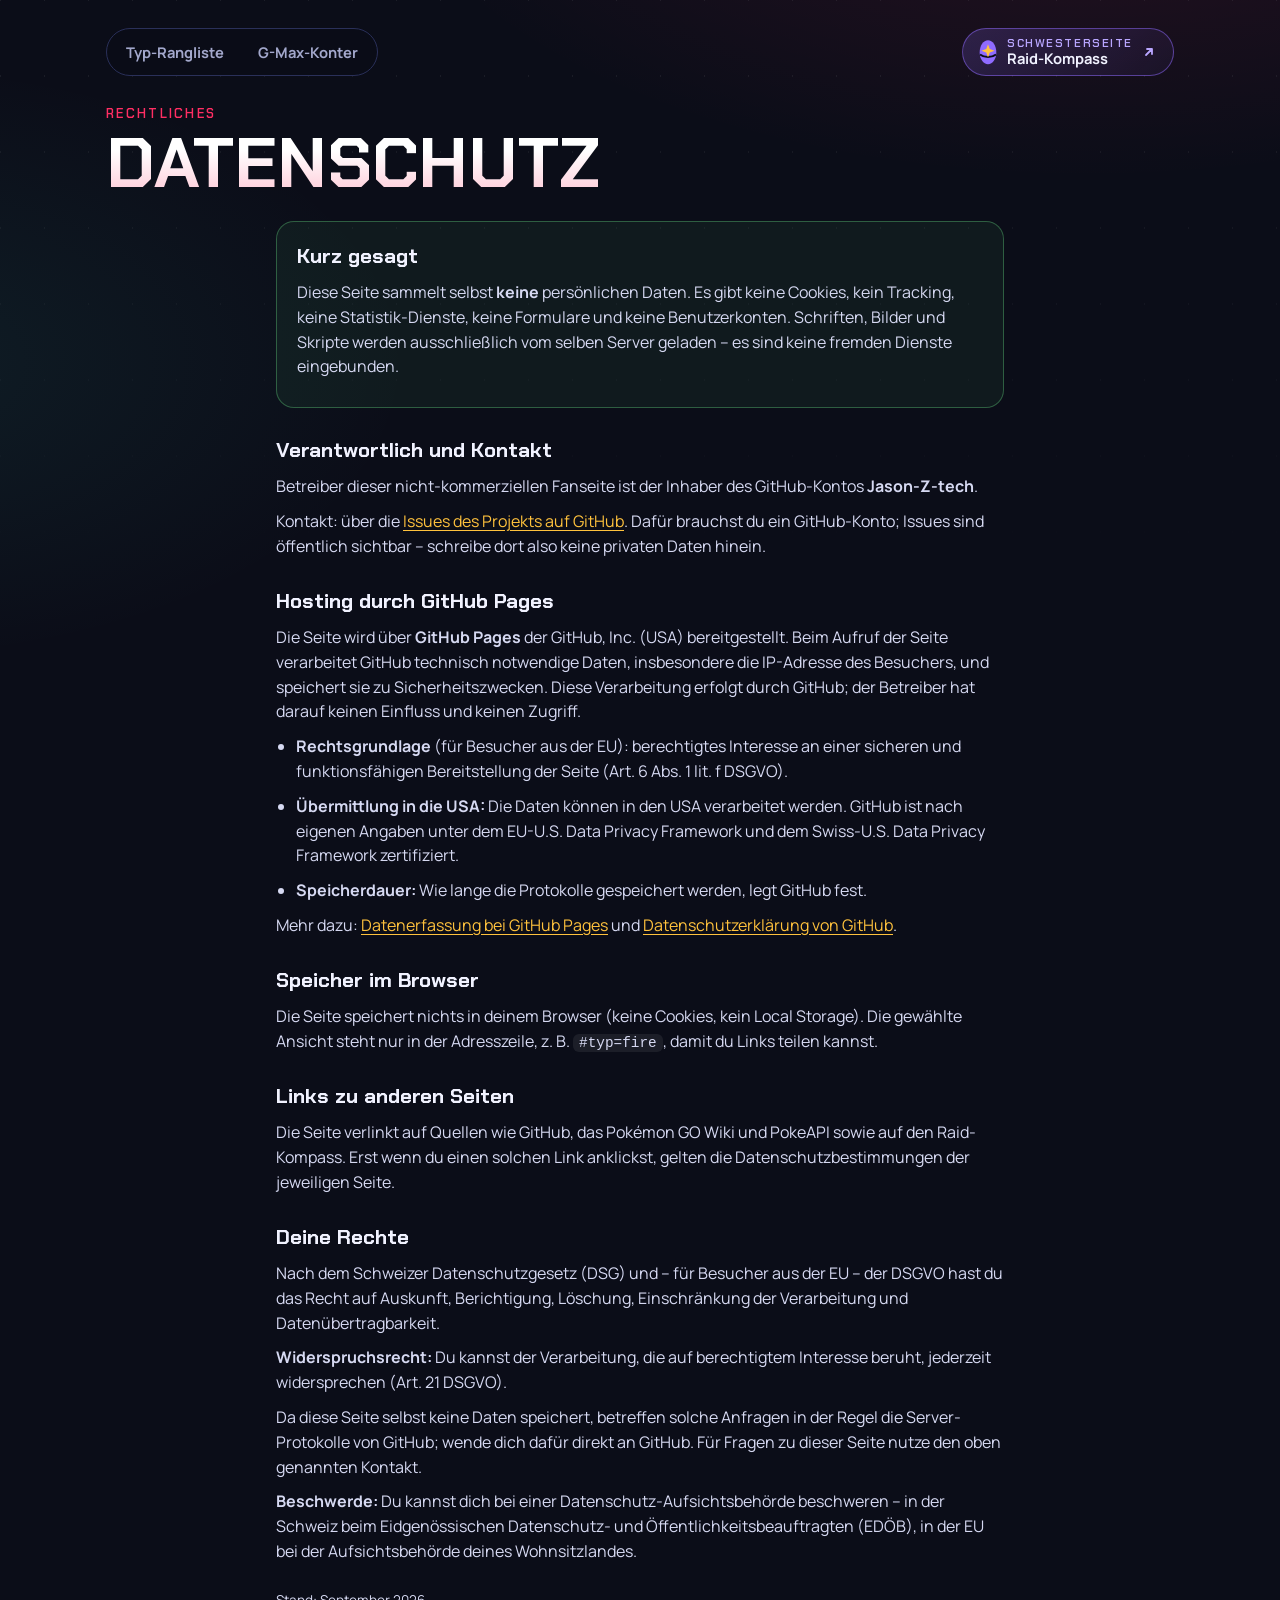
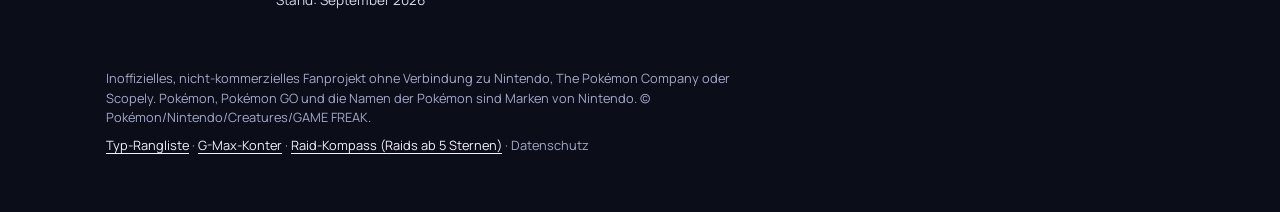
==== datenschutz.html @ 6396ecc4 "Kopfleiste: Umbruch bei großer Schrift, ruhiger Hover, Kontrastmodus - Bei großer Schrift oder stark" ====
<!doctype html>
<html lang="de">
<head>
  <meta charset="utf-8">
  <meta name="viewport" content="width=device-width, initial-scale=1">
  <meta http-equiv="Content-Security-Policy" content="default-src 'self'; img-src 'self'; font-src 'self'; style-src 'self'; script-src 'self'; connect-src 'none'; object-src 'none'; base-uri 'self'; form-action 'none'">
  <meta name="referrer" content="strict-origin-when-cross-origin">
  <title>Datenschutz – Dyna-Kompass</title>
  <meta name="description" content="Datenschutzerklärung des Dyna-Kompass.">
  <meta name="theme-color" content="#0b0d18">
  <link rel="icon" href="assets/favicon.svg" type="image/svg+xml">
  <link rel="stylesheet" href="css/style.css?v=2026-10-05-3">
</head>
<body>
  <a class="skip-link" href="#inhalt">Zum Inhalt springen</a>

  <header class="hero hero--compact">
    <nav class="page-nav" aria-label="Seiten">
      <div class="page-nav__tabs">
        <a class="page-nav__link" href="index.html">Typ-Rangliste</a>
        <a class="page-nav__link" href="konter.html">G-Max-Konter</a>
      </div>
      <a class="page-nav__sister" href="https://jason-z-tech.github.io/raid-kompass/">
        <svg class="page-nav__sister-logo" viewBox="14 6.5 36 51" width="14" height="20" aria-hidden="true" focusable="false"><path d="M32 7c9.5 0 17 10.6 17 25.5C49 45 41.4 56 32 56S15 45 15 32.5C15 17.6 22.5 7 32 7Z" fill="#8f6bff"/><path d="M15.6 36c4.4 3.4 10 5.3 16.4 5.3S44 39.4 48.4 36" fill="none" stroke="#0b0d18" stroke-width="4"/><path d="M32 15l3.6 9.9 9.9 3.6-9.9 3.6L32 42l-3.6-9.9-9.9-3.6 9.9-3.6Z" fill="#ffc23d"/></svg>
        <span class="page-nav__sister-text"><span class="page-nav__sister-kicker">Schwesterseite </span><span class="page-nav__sister-name">Raid-Kompass</span><span class="page-nav__sister-more"> – </span><span class="page-nav__sister-short">Raids</span><span class="page-nav__sister-more"> ab 5 Sternen</span></span>
        <svg class="page-nav__sister-arrow" viewBox="0 0 12 12" width="12" height="12" aria-hidden="true" focusable="false"><path d="M3 9 9 3M4 3h5v5" fill="none" stroke="currentColor" stroke-width="1.8" stroke-linecap="round" stroke-linejoin="round"/></svg>
      </a>
    </nav>
    <p class="hero__eyebrow">Rechtliches</p>
    <h1 class="hero__title hero__title--small">Datenschutz</h1>
  </header>

  <main id="inhalt" class="legal" tabindex="-1">
    <section class="legal__summary">
      <h2>Kurz gesagt</h2>
      <p>Diese Seite sammelt selbst <strong>keine</strong> persönlichen Daten. Es gibt keine Cookies, kein Tracking, keine Statistik-Dienste, keine Formulare und keine Benutzerkonten. Schriften, Bilder und Skripte werden ausschließlich vom selben Server geladen – es sind keine fremden Dienste eingebunden.</p>
    </section>

    <section>
      <h2>Verantwortlich und Kontakt</h2>
      <p>Betreiber dieser nicht-kommerziellen Fanseite ist der Inhaber des GitHub-Kontos <strong>Jason-Z-tech</strong>.</p>
      <p>Kontakt: über die <a href="https://github.com/Jason-Z-tech/dyna-kompass/issues">Issues des Projekts auf GitHub</a>. Dafür brauchst du ein GitHub-Konto; Issues sind öffentlich sichtbar – schreibe dort also keine privaten Daten hinein.</p>
    </section>

    <section>
      <h2>Hosting durch GitHub Pages</h2>
      <p>Die Seite wird über <strong>GitHub Pages</strong> der GitHub, Inc. (USA) bereitgestellt. Beim Aufruf der Seite verarbeitet GitHub technisch notwendige Daten, insbesondere die IP-Adresse des Besuchers, und speichert sie zu Sicherheitszwecken. Diese Verarbeitung erfolgt durch GitHub; der Betreiber hat darauf keinen Einfluss und keinen Zugriff.</p>
      <ul>
        <li><strong>Rechtsgrundlage</strong> (für Besucher aus der EU): berechtigtes Interesse an einer sicheren und funktionsfähigen Bereitstellung der Seite (Art. 6 Abs. 1 lit. f DSGVO).</li>
        <li><strong>Übermittlung in die USA:</strong> Die Daten können in den USA verarbeitet werden. GitHub ist nach eigenen Angaben unter dem EU-U.S. Data Privacy Framework und dem Swiss-U.S. Data Privacy Framework zertifiziert.</li>
        <li><strong>Speicherdauer:</strong> Wie lange die Protokolle gespeichert werden, legt GitHub fest.</li>
      </ul>
      <p>Mehr dazu: <a href="https://docs.github.com/de/pages/getting-started-with-github-pages/what-is-github-pages#data-collection">Datenerfassung bei GitHub Pages</a> und <a href="https://docs.github.com/de/site-policy/privacy-policies/github-general-privacy-statement">Datenschutzerklärung von GitHub</a>.</p>
    </section>

    <section>
      <h2>Speicher im Browser</h2>
      <p>Die Seite speichert nichts in deinem Browser (keine Cookies, kein Local Storage). Die gewählte Ansicht steht nur in der Adresszeile, z.&nbsp;B. <code>#typ=fire</code>, damit du Links teilen kannst.</p>
    </section>

    <section>
      <h2>Links zu anderen Seiten</h2>
      <p>Die Seite verlinkt auf Quellen wie GitHub, das Pokémon GO Wiki und PokeAPI sowie auf den Raid-Kompass. Erst wenn du einen solchen Link anklickst, gelten die Datenschutzbestimmungen der jeweiligen Seite.</p>
    </section>

    <section>
      <h2>Deine Rechte</h2>
      <p>Nach dem Schweizer Datenschutzgesetz (DSG) und – für Besucher aus der EU – der DSGVO hast du das Recht auf Auskunft, Berichtigung, Löschung, Einschränkung der Verarbeitung und Datenübertragbarkeit.</p>
      <p><strong>Widerspruchsrecht:</strong> Du kannst der Verarbeitung, die auf berechtigtem Interesse beruht, jederzeit widersprechen (Art. 21 DSGVO).</p>
      <p>Da diese Seite selbst keine Daten speichert, betreffen solche Anfragen in der Regel die Server-Protokolle von GitHub; wende dich dafür direkt an GitHub. Für Fragen zu dieser Seite nutze den oben genannten Kontakt.</p>
      <p><strong>Beschwerde:</strong> Du kannst dich bei einer Datenschutz-Aufsichtsbehörde beschweren – in der Schweiz beim Eidgenössischen Datenschutz- und Öffentlichkeitsbeauftragten (EDÖB), in der EU bei der Aufsichtsbehörde deines Wohnsitzlandes.</p>
    </section>

    <p class="legal__date">Stand: September 2026</p>
  </main>

  <footer class="footer">
    <p>Inoffizielles, nicht-kommerzielles Fanprojekt ohne Verbindung zu Nintendo, The Pokémon Company oder Scopely. Pokémon, Pokémon GO und die Namen der Pokémon sind Marken von Nintendo. © Pokémon/Nintendo/Creatures/GAME FREAK.</p>
    <p><a href="index.html">Typ-Rangliste</a> · <a href="konter.html">G-Max-Konter</a> · <a href="https://jason-z-tech.github.io/raid-kompass/">Raid-Kompass (Raids ab 5 Sternen)</a> · <a href="datenschutz.html" aria-current="page">Datenschutz</a></p>
  </footer>
</body>
</html>
---- css/style.css ----
/* Dyna-Kompass – Design: "Power Spot bei Nacht". Dynamax-Rot, Gigadynamax-Gold, Typfarben. */

@font-face {
  font-family: 'Chakra Petch';
  src: url('../assets/fonts/Chakra-Petch-600.woff2') format('woff2');
  font-weight: 600;
  font-display: swap;
}
@font-face {
  font-family: 'Chakra Petch';
  src: url('../assets/fonts/Chakra-Petch-700.woff2') format('woff2');
  font-weight: 700;
  font-display: swap;
}
@font-face {
  font-family: 'Manrope';
  src: url('../assets/fonts/Manrope-400-800.woff2') format('woff2');
  font-weight: 400 800;
  font-display: swap;
}

:root {
  --bg: #0b0d18;
  --panel: #161a33;
  --panel-2: #1c2140;
  --line: #2a3059;
  --text: #f1f2ff;
  --muted: #a3a8cc;
  --dyna: #ff2e63;
  --dyna-soft: #ff2e6326;
  --gmax: #ffc23d;
  --gmax-soft: #ffc23d24;
  --charge: #3ee0c9;
  --bulk: #7aa7ff;
  --heal: #6ee787;
  --radius: 18px;
  --radius-sm: 10px;
  --shadow: 0 18px 40px -20px #000c;
  --font-display: 'Chakra Petch', 'Segoe UI', sans-serif;
  --font-body: 'Manrope', 'Segoe UI', system-ui, sans-serif;
  --ease: cubic-bezier(.2, .8, .2, 1);
  --page: 1100px;

  --t-normal: #a8a77a; --t-fire: #f08030; --t-water: #6390f0; --t-grass: #7ac74c;
  --t-electric: #f7d02c; --t-ice: #7fd6d2; --t-fighting: #d3423b; --t-poison: #b556b3;
  --t-ground: #e2bf65; --t-flying: #a98ff3; --t-psychic: #f95587; --t-bug: #a6b91a;
  --t-rock: #b6a136; --t-ghost: #8a6bb8; --t-dragon: #7b4dff; --t-dark: #8a6d5a;
  --t-steel: #b7b7ce; --t-fairy: #e38ec0;
}

*, *::before, *::after { box-sizing: border-box; }

html { color-scheme: dark; -webkit-text-size-adjust: 100%; }

body {
  margin: 0;
  min-height: 100vh;
  font-family: var(--font-body);
  font-size: 1rem;
  line-height: 1.55;
  color: var(--text);
  background:
    radial-gradient(1200px 600px at 85% -10%, #ff2e6322, transparent 60%),
    radial-gradient(900px 500px at -10% 20%, #3ee0c914, transparent 60%),
    var(--bg);
  overflow-x: hidden;
}

/* Feines Sechseck-Raster wie auf einem Power Spot */
body::before {
  content: '';
  position: fixed;
  inset: 0;
  pointer-events: none;
  opacity: .07;
  background-image:
    linear-gradient(30deg, #fff 1px, transparent 1px),
    linear-gradient(150deg, #fff 1px, transparent 1px);
  background-size: 44px 76px;
  mask-image: linear-gradient(to bottom, #000, transparent 70%);
  z-index: -1;
}

img { max-width: 100%; display: block; }
button, input { font: inherit; color: inherit; }
button { cursor: pointer; }
[hidden] { display: none !important; }

.visually-hidden {
  position: absolute !important;
  width: 1px; height: 1px;
  overflow: hidden;
  clip: rect(0 0 0 0);
  white-space: nowrap;
}

.skip-link {
  position: absolute;
  left: 16px; top: -60px;
  padding: 10px 16px;
  border-radius: var(--radius-sm);
  background: var(--dyna);
  color: #fff;
  font-weight: 700;
  z-index: 20;
  transition: top .2s var(--ease);
}
.skip-link:focus { top: 16px; }

:focus-visible { outline: 3px solid var(--gmax); outline-offset: 3px; }

/* ---------- Kopfbereich ---------- */

.hero {
  position: relative;
  padding: 20px 16px 24px;
  max-width: var(--page);
  margin: 0 auto;
  isolation: isolate;
}

/* Rein dekorativ: darf nie Klicks abfangen. */
.hero__glow {
  position: absolute;
  top: 10px; left: 50%;
  width: min(520px, 90vw);
  aspect-ratio: 1;
  translate: -50% 0;
  border-radius: 50%;
  background: radial-gradient(circle, #ff2e6355, #ff2e6300 65%);
  filter: blur(10px);
  z-index: -1;
  pointer-events: none;
  animation: pulse 5s ease-in-out infinite;
}
.hero__glow--gmax { background: radial-gradient(circle, #ffc23d40, #ff2e6322 40%, transparent 65%); }

/* Kopfleiste in einer Zeile: links die eigenen Seiten als Reiter, rechts abgesetzt der Link zur
   Schwesterseite – bewusst kein dritter Reiter. Auf dem Handy füllen die Reiter die Breite. */
.page-nav {
  display: flex;
  flex-wrap: wrap; /* nur bei sehr großer Schrift oder starkem Zoom: dann rutscht der Knopf in eine zweite Zeile */
  align-items: stretch;
  gap: 8px 6px;
  margin-bottom: 28px;
}
.page-nav__tabs {
  display: flex;
  flex: 1 1 auto;
  flex-wrap: wrap;
  min-width: 0;
  gap: 2px;
  padding: 3px;
  border: 1px solid var(--line);
  border-radius: 999px;
  background: #0b0d18cc;
  backdrop-filter: blur(8px);
}
.page-nav__link {
  display: inline-flex;
  flex: 1 1 0;
  align-items: center;
  justify-content: center;
  min-height: 40px;
  padding: 0 8px;
  white-space: nowrap;
  border-radius: 999px;
  color: var(--muted);
  font-weight: 700;
  font-size: .82rem;
  text-decoration: none;
  transition: background .2s var(--ease), color .2s var(--ease);
}
.page-nav__link[aria-current="page"] { background: var(--text); color: var(--bg); }
.page-nav__link:focus-visible { outline-offset: 0; }

/* Schwesterseite Raid-Kompass: lila wie deren Logo, mit dem Raid-Ei; der Pfeil heißt "andere Website".
   Der Linktext ist immer vollständig ("Schwesterseite Raid-Kompass – Raids ab 5 Sternen"),
   sichtbar ist je nach Breite nur ein Teil davon. */
.page-nav__sister {
  position: relative;
  display: inline-flex;
  flex: none;
  align-items: center;
  justify-content: center;
  gap: 5px;
  min-height: 48px;
  margin-left: auto;
  padding: 0 11px 0 10px;
  border: 1px solid #8f6bff80;
  border-radius: 999px;
  background: linear-gradient(135deg, #8f6bff33, #8f6bff0d);
  color: var(--text);
  font-weight: 700;
  font-size: .82rem;
  line-height: 1.15;
  white-space: nowrap;
  text-decoration: none;
  transition: border-color .2s var(--ease), background-color .2s var(--ease);
}
.page-nav__sister-logo { flex: none; width: 14px; height: 20px; }
.page-nav__sister-arrow { flex: none; width: 12px; height: 12px; color: #b9a6ff; transition: translate .2s var(--ease); }
.page-nav__sister-text { display: flex; flex-direction: column; }
.page-nav__sister-kicker,
.page-nav__sister-name,
.page-nav__sister-more,
.page-nav__sister-short {
  position: absolute;
  width: 1px; height: 1px;
  overflow: hidden;
  clip: rect(0 0 0 0);
}

@media (hover: hover) {
  .page-nav__link:hover { color: var(--text); background: #ffffff0f; }
  .page-nav__link[aria-current="page"]:hover { background: var(--text); color: var(--bg); }
  .page-nav__sister:hover { border-color: #8f6bffcc; background-color: #8f6bff1f; }
  .page-nav__sister:hover .page-nav__sister-arrow { translate: 2px -2px; }
}

/* Sehr schmale Handys: rundes Symbol mit Ei und Pfeil. */
@media (max-width: 359.98px) {
  .page-nav__sister { width: 48px; gap: 2px; padding: 0; }
}
/* Handy: statt des vollen Namens nur "Raids". */
@media (min-width: 360px) and (max-width: 559.98px) {
  .page-nav__sister-short { position: static; width: auto; height: auto; overflow: visible; clip: auto; }
}
@media (min-width: 375px) {
  .page-nav__link { font-size: .875rem; }
  .page-nav__sister { font-size: .875rem; }
}
/* Ab Tablet-Breite: Reiter links, Schwesterseite rechts mit vollem Namen. */
@media (min-width: 560px) {
  .page-nav { justify-content: space-between; gap: 8px; }
  .page-nav__tabs { flex: none; }
  .page-nav__link { flex: none; padding: 0 16px; font-size: .92rem; }
  .page-nav__sister { gap: 10px; padding: 0 18px 0 16px; font-size: .92rem; }
  .page-nav__sister-logo { width: 18px; height: 25px; }
  .page-nav__sister-kicker,
  .page-nav__sister-name { position: static; width: auto; height: auto; overflow: visible; clip: auto; }
  .page-nav__sister-kicker {
    font-family: var(--font-display);
    font-size: .7rem;
    font-weight: 600;
    letter-spacing: .14em;
    text-transform: uppercase;
    color: #b9a6ff;
  }
}
@media (forced-colors: active) {
  .page-nav__link[aria-current="page"] { text-decoration: underline; text-underline-offset: 4px; }
  .page-nav__sister-arrow { color: inherit; }
}

.hero__eyebrow {
  margin: 0 0 6px;
  font-family: var(--font-display);
  font-weight: 600;
  letter-spacing: .18em;
  text-transform: uppercase;
  font-size: .8rem;
  color: var(--dyna);
}
.hero__eyebrow--gmax { color: var(--gmax); }

.hero__title {
  margin: 0;
  font-family: var(--font-display);
  font-weight: 700;
  font-size: clamp(2.5rem, 11vw, 5.6rem);
  line-height: .95;
  text-transform: uppercase;
  background: linear-gradient(180deg, #fff 30%, #ffc9d7);
  -webkit-background-clip: text;
  background-clip: text;
  color: transparent;
}
.hero__title span { color: var(--dyna); -webkit-text-fill-color: var(--dyna); }
.hero--compact .hero__title { font-size: clamp(2.3rem, 9vw, 4.4rem); }

.hero__lead { max-width: 62ch; margin: 14px 0 10px; color: var(--muted); font-size: 1.05rem; }

.hero__meta {
  display: inline-block;
  margin: 4px 0 0;
  padding: 6px 12px;
  border: 1px solid var(--line);
  border-radius: 999px;
  font-size: .85rem;
  color: var(--muted);
  background: #ffffff08;
}

/* ---------- Wischleiste mit Pfeilen ---------- */

.scroller { position: relative; max-width: var(--page); margin: 0 auto; }
.scroller__track {
  display: flex;
  gap: 8px;
  overflow-x: auto;
  padding: 6px 16px;
  scroll-snap-type: x proximity;
  scrollbar-width: none;
  overscroll-behavior-x: contain;
}
.scroller__track::-webkit-scrollbar { display: none; }
.scroller__track > * { scroll-snap-align: center; flex: 0 0 auto; }

.scroll-arrow {
  position: absolute;
  top: 50%;
  z-index: 2;
  width: 38px; height: 38px;
  translate: 0 -50%;
  border: 1px solid var(--line);
  border-radius: 50%;
  background: #161a33f2;
  box-shadow: 0 6px 16px #000a;
  transition: background .2s;
}
.scroll-arrow:hover { background: var(--panel-2); }
.scroll-arrow::after {
  content: '';
  position: absolute;
  inset: 0;
  margin: auto;
  width: 9px; height: 9px;
  border-right: 2px solid var(--text);
  border-bottom: 2px solid var(--text);
}
.scroll-arrow--prev { left: 4px; }
.scroll-arrow--prev::after { rotate: 135deg; translate: 2px 0; }
.scroll-arrow--next { right: 4px; }
.scroll-arrow--next::after { rotate: -45deg; translate: -2px 0; }

/* ---------- Typ-Chips ---------- */

.type-chip {
  --c: var(--t-normal);
  display: inline-flex;
  align-items: center;
  gap: 6px;
  padding: 6px 12px;
  border-radius: 999px;
  border: 1px solid color-mix(in srgb, var(--c) 60%, transparent);
  background: color-mix(in srgb, var(--c) 16%, transparent);
  color: color-mix(in srgb, var(--c) 45%, #fff);
  font-weight: 700;
  font-size: .85rem;
  white-space: nowrap;
}
.type-chip::before {
  content: '';
  width: 8px; height: 8px;
  border-radius: 50%;
  background: var(--c);
  box-shadow: 0 0 10px var(--c);
  flex: none;
}
.type-chip--small { padding: 2px 9px; font-size: .75rem; }
.type-chip--small::before { width: 6px; height: 6px; }
button.type-chip { transition: transform .2s var(--ease), box-shadow .2s var(--ease), background .2s; }
button.type-chip:hover { transform: translateY(-2px); box-shadow: 0 8px 20px -10px var(--c); }
.type-chip.is-current { background: var(--c); color: #10121f; }

.type-dot { --c: var(--t-normal); width: 10px; height: 10px; border-radius: 50%; background: var(--c); box-shadow: 0 0 8px var(--c); }

.type-normal { --c: var(--t-normal); } .type-fire { --c: var(--t-fire); } .type-water { --c: var(--t-water); }
.type-grass { --c: var(--t-grass); } .type-electric { --c: var(--t-electric); } .type-ice { --c: var(--t-ice); }
.type-fighting { --c: var(--t-fighting); } .type-poison { --c: var(--t-poison); } .type-ground { --c: var(--t-ground); }
.type-flying { --c: var(--t-flying); } .type-psychic { --c: var(--t-psychic); } .type-bug { --c: var(--t-bug); }
.type-rock { --c: var(--t-rock); } .type-ghost { --c: var(--t-ghost); } .type-dragon { --c: var(--t-dragon); }
.type-dark { --c: var(--t-dark); } .type-steel { --c: var(--t-steel); } .type-fairy { --c: var(--t-fairy); }

/* ---------- Typ-Leiste ---------- */

.type-bar, .boss-bar { padding: 6px 0 10px; }

/* Die einzeilige Typ-Leiste bleibt beim Scrollen oben (Handy/Tablet). */
.type-bar {
  position: sticky;
  top: 0;
  z-index: 5;
  background: linear-gradient(to bottom, var(--bg) 75%, #0b0d1800);
}

.type-bar__btn { padding: 9px 14px; font-size: .9rem; min-height: 44px; }
.type-bar__count {
  min-width: 22px;
  padding: 0 6px;
  border-radius: 999px;
  background: #00000033;
  font-size: .72rem;
  text-align: center;
}
.type-bar__btn[aria-pressed="true"] {
  background: var(--c);
  color: #10121f;
  box-shadow: 0 0 0 3px color-mix(in srgb, var(--c) 35%, transparent), 0 10px 26px -10px var(--c);
}
.type-bar__btn[aria-pressed="true"]::before { background: #10121f; box-shadow: none; }

/* ---------- Filter ---------- */

.controls {
  display: grid;
  gap: 14px;
  max-width: var(--page);
  margin: 0 auto;
  padding: 8px 16px 18px;
}

.control-label {
  padding: 0;
  margin-bottom: 6px;
  font-size: .75rem;
  font-weight: 700;
  letter-spacing: .08em;
  text-transform: uppercase;
  color: var(--muted);
}

.search { position: relative; }
.search__icon {
  position: absolute;
  left: 14px; top: 50%;
  width: 20px; height: 20px;
  translate: 0 -50%;
  fill: var(--muted);
  pointer-events: none;
}
.search input {
  width: 100%;
  min-height: 48px;
  padding: 12px 48px 12px 44px;
  border-radius: var(--radius-sm);
  border: 1px solid var(--line);
  background: var(--panel);
  font-size: 1rem;
  transition: border-color .2s, box-shadow .2s;
}
.search input::placeholder { color: var(--muted); }
.search input::-webkit-search-cancel-button { display: none; }
.search input:focus { outline: none; border-color: var(--dyna); box-shadow: 0 0 0 4px var(--dyna-soft); }
.search__clear {
  position: absolute;
  right: 6px; top: 50%;
  width: 36px; height: 36px;
  translate: 0 -50%;
  border: 0;
  border-radius: 50%;
  background: #ffffff12;
  font-size: 1.3rem;
  line-height: 1;
  color: var(--muted);
}
.search__clear:hover { background: #ffffff24; color: var(--text); }

.segmented { margin: 0; padding: 0; border: 0; min-width: 0; }
.segmented__options {
  display: flex;
  padding: 4px;
  border: 1px solid var(--line);
  border-radius: var(--radius-sm);
  background: var(--panel);
}
.segmented label { flex: 1; position: relative; }
.segmented input { position: absolute; inset: 0; opacity: 0; margin: 0; cursor: pointer; }
.segmented span {
  display: flex;
  align-items: center;
  justify-content: center;
  gap: 6px;
  min-height: 40px;
  padding: 6px 8px;
  border-radius: 7px;
  text-align: center;
  font-weight: 700;
  font-size: .9rem;
  color: var(--muted);
  pointer-events: none;
  transition: background .2s var(--ease), color .2s var(--ease);
}
.segmented small { font-size: .72rem; opacity: .8; }
.segmented label:hover span { color: var(--text); }
.segmented input:checked + span { background: var(--dyna); color: #fff; }
.segmented input[value="gigantamax"]:checked + span { background: var(--gmax); color: #1b1300; }
.segmented--sort input:checked + span { background: var(--text); color: var(--bg); }
.segmented input:focus-visible + span { outline: 3px solid var(--gmax); outline-offset: 2px; }

.controls__row { display: flex; flex-wrap: wrap; align-items: center; justify-content: space-between; gap: 10px; }

.toggle {
  position: relative;
  display: inline-flex;
  align-items: center;
  gap: 10px;
  min-height: 44px;
  cursor: pointer;
  font-weight: 600;
  color: var(--muted);
}
.toggle input { position: absolute; opacity: 0; width: 44px; height: 26px; margin: 0; cursor: pointer; }
.toggle__track {
  position: relative;
  flex: none;
  width: 44px; height: 26px;
  border-radius: 999px;
  background: var(--line);
  transition: background .2s var(--ease);
}
.toggle__track::after {
  content: '';
  position: absolute;
  top: 3px; left: 3px;
  width: 20px; height: 20px;
  border-radius: 50%;
  background: #fff;
  transition: translate .25s var(--ease);
}
.toggle input:checked + .toggle__track { background: var(--dyna); }
.toggle input:checked + .toggle__track::after { translate: 18px 0; }
.toggle input:focus-visible + .toggle__track { outline: 3px solid var(--gmax); outline-offset: 2px; }
.toggle:hover { color: var(--text); }

.reset-btn {
  min-height: 40px;
  padding: 8px 16px;
  border-radius: 999px;
  border: 1px solid var(--dyna);
  background: var(--dyna-soft);
  color: #ffb3c5;
  font-weight: 700;
  transition: background .2s;
}
.reset-btn:hover { background: #ff2e6344; }

/* ---------- Suchtreffer ---------- */

.search-hits {
  max-width: calc(var(--page) - 32px);
  margin: 0 16px 20px;
  padding: 14px;
  border-radius: var(--radius);
  border: 1px solid var(--line);
  background: var(--panel);
}
@media (min-width: 1132px) { .search-hits { margin: 0 auto 20px; } }
.search-hits__title { margin: 0 0 10px; font-size: .95rem; color: var(--muted); font-weight: 700; }
.search-hits__list { display: grid; gap: 10px; margin: 0; padding: 0; list-style: none; }
.search-hits__row { display: flex; gap: 12px; align-items: center; }
.search-hits__info { min-width: 0; }
.search-hits__name { display: flex; flex-wrap: wrap; gap: 6px; align-items: center; margin: 0 0 6px; font-weight: 700; }
.search-hits__places { display: flex; flex-wrap: wrap; gap: 6px; }
.search-hits__places button { min-height: 32px; }
.search-hits__empty, .search-hits__more, .search-hits__none { margin: 0; color: var(--muted); font-size: .9rem; }
.search-hits__more { margin-top: 10px; }

/* ---------- Bilder ---------- */

.art {
  position: relative;
  flex: none;
  aspect-ratio: 1;
  border-radius: 16px;
  background: radial-gradient(circle at 50% 60%, var(--dyna-soft), transparent 70%), #ffffff06;
  display: grid;
  place-items: center;
  container-type: inline-size;
}
.art--gmax { background: radial-gradient(circle at 50% 60%, #ffc23d40, transparent 70%), #ffffff06; }
.art--sm { width: 56px; border-radius: 12px; }
.art--md { width: 76px; }
.art--lg { width: min(220px, 60vw); border-radius: 28px; }
.art img {
  width: 100%;
  height: 100%;
  object-fit: contain;
  filter: drop-shadow(0 6px 10px #0009);
  transition: transform .35s var(--ease);
}
/* Schriftgröße relativ zur Bildbreite (cqi), damit die Nummer in jede Größe passt. */
.art__fallback {
  display: grid;
  place-items: center;
  width: 78%;
  aspect-ratio: 1;
  border-radius: 50%;
  background: linear-gradient(135deg, var(--c1), var(--c2));
  box-shadow: inset 0 0 0 3px #ffffff30, 0 8px 18px -8px var(--c1);
  font-family: var(--font-display);
  font-weight: 700;
  font-size: 20cqi;
  color: #10121f;
}

/* ---------- Rangliste ---------- */

.ranking, .counters {
  max-width: var(--page);
  margin: 0 auto;
  padding: 0 16px 40px;
  outline: none;
}

.ranking__header {
  display: flex;
  flex-wrap: wrap;
  align-items: baseline;
  justify-content: space-between;
  gap: 4px 16px;
  margin-bottom: 16px;
  scroll-margin-top: 90px;
}
.ranking__header h2 { margin: 0; font-family: var(--font-display); font-size: clamp(1.4rem, 5vw, 2rem); line-height: 1.1; }
.ranking__type { color: color-mix(in srgb, var(--c) 70%, #fff); text-shadow: 0 0 24px color-mix(in srgb, var(--c) 50%, transparent); }
.ranking__count { margin: 0; color: var(--muted); font-weight: 600; }
.ranking__move { white-space: nowrap; }

.ranking__list { display: grid; gap: 12px; margin: 0; padding: 0; list-style: none; }

.card {
  border-radius: var(--radius);
  background: linear-gradient(160deg, var(--panel-2), var(--panel));
  border: 1px solid var(--line);
  box-shadow: var(--shadow);
  animation: card-in .45s var(--ease) both;
  animation-delay: calc(var(--i) * 35ms);
  transition: border-color .25s var(--ease), transform .25s var(--ease);
}
.card:hover { border-color: #ff2e6380; transform: translateY(-2px); }
.card:hover .art img { transform: scale(1.08) rotate(-2deg); }
.card--top-1 { border-color: #ffc23d99; box-shadow: var(--shadow), 0 0 40px -14px var(--gmax); }
.card--top-2 { border-color: #d7dcf599; }
.card--top-3 { border-color: #d98c5a99; }

.card details > summary { list-style: none; }
.card details > summary::-webkit-details-marker { display: none; }

.card__summary {
  position: relative;
  display: grid;
  grid-template-columns: 76px minmax(0, 1fr) auto;
  grid-template-areas:
    "art info chevron"
    "meters meters meters";
  align-items: center;
  gap: 10px 12px;
  padding: 14px;
  cursor: pointer;
  border-radius: var(--radius);
}
.card__summary .art { grid-area: art; }

/* Auf dem Handy sitzt die Platznummer auf dem Bild, damit der Name mehr Platz hat. */
.card__rank {
  position: absolute;
  top: 8px; left: 8px;
  z-index: 1;
  display: grid;
  place-items: center;
  min-width: 28px;
  height: 28px;
  padding: 0 6px;
  border-radius: 9px;
  font-family: var(--font-display);
  font-weight: 700;
  font-size: .95rem;
  background: #1c2140e6;
  color: var(--muted);
  box-shadow: 0 4px 10px #0008;
}
.card--top-1 .card__rank { background: var(--gmax); color: #1b1300; }
.card--top-2 .card__rank { background: #d7dcf5; color: #151829; }
.card--top-3 .card__rank { background: #d98c5a; color: #1d0f05; }

.card__info { grid-area: info; min-width: 0; }
.card__name { display: flex; flex-wrap: wrap; align-items: center; gap: 4px 8px; margin: 0 0 4px; font-size: 1.05rem; line-height: 1.25; }
.card__types { display: flex; flex-wrap: wrap; gap: 5px; margin-bottom: 6px; }
.card__move { margin: 0; font-size: .88rem; color: var(--muted); }
.card__max { color: var(--text); font-weight: 700; }

.badge {
  display: inline-block;
  padding: 1px 8px;
  border-radius: 6px;
  font-family: var(--font-display);
  font-size: .7rem;
  font-weight: 700;
  letter-spacing: .06em;
  text-transform: uppercase;
  vertical-align: middle;
  white-space: nowrap;
}
.badge--dynamax { background: var(--dyna-soft); color: #ff8fab; border: 1px solid #ff2e6366; }
.badge--gigantamax { background: var(--gmax-soft); color: var(--gmax); border: 1px solid #ffc23d66; }
.badge--elite { margin-left: 6px; background: #3ee0c91f; color: var(--charge); border: 1px solid #3ee0c955; }
/* Datum und Region sind ganze Wörter statt Kürzel: normale Schreibung, dürfen umbrechen. */
.badge--upcoming, .badge--region { background: #ffffff0f; color: var(--text); border: 1px dashed #a3a8ccb3; text-transform: none; letter-spacing: .02em; white-space: normal; }
.badge--region { border-style: solid; }

/* Angekündigt, noch nicht erhältlich: gestrichelter Rahmen wie bei Platzhaltern, Feld ohne Platznummer. */
.card--upcoming { border-style: dashed; border-color: #a3a8ccb3; }
.card--upcoming:hover { border-color: var(--muted); }
.card__rank.card__rank--upcoming { padding: 0 2px; font-size: .75rem; color: var(--text); }

.card__chevron {
  grid-area: chevron;
  width: 32px; height: 32px;
  border-radius: 50%;
  background: #ffffff0d;
  position: relative;
  transition: transform .3s var(--ease), background .2s;
}
.card__chevron::after {
  content: '';
  position: absolute;
  inset: 0;
  margin: auto;
  width: 8px; height: 8px;
  border-right: 2px solid var(--muted);
  border-bottom: 2px solid var(--muted);
  translate: 0 -2px;
  rotate: 45deg;
}
.card details[open] .card__chevron { transform: rotate(180deg); background: var(--dyna-soft); }

.card__meters { grid-area: meters; display: grid; grid-template-columns: repeat(3, minmax(0, 1fr)); gap: 10px; }

.meter__head { display: flex; flex-direction: column; font-size: .72rem; color: var(--muted); line-height: 1.25; }
.meter__head strong { color: var(--text); font-size: .88rem; }
.meter__track { margin-top: 5px; height: 6px; border-radius: 999px; background: #ffffff12; overflow: hidden; }
.meter__fill {
  display: block;
  height: 100%;
  width: var(--fill);
  border-radius: inherit;
  background: var(--bar);
  transform-origin: left;
  animation: fill-in .9s var(--ease) both;
  animation-delay: calc(var(--i, 0) * 35ms + 150ms);
}
.meter--damage { --bar: linear-gradient(90deg, #ff2e63, #ff7a59); }
.meter--charge { --bar: var(--charge); }
.meter--bulk { --bar: var(--bulk); }

/* Details */
.card__details {
  display: grid;
  grid-template-columns: minmax(0, 1fr);
  gap: 18px;
  margin: 0 14px;
  padding: 4px 0 18px;
  border-top: 1px solid var(--line);
  animation: details-in .35s var(--ease);
}
.card__details > * { min-width: 0; }
.card__details h4 {
  margin: 14px 0 8px;
  font-family: var(--font-display);
  font-size: .9rem;
  letter-spacing: .08em;
  text-transform: uppercase;
  color: var(--muted);
}

.stat { display: grid; grid-template-columns: 96px minmax(0, 1fr) 38px; align-items: center; gap: 10px; margin-bottom: 6px; font-size: .88rem; }
.stat__label { color: var(--muted); }
.stat__track { height: 8px; border-radius: 999px; background: #ffffff12; overflow: hidden; }
.stat__fill { display: block; height: 100%; width: var(--fill); border-radius: inherit; background: linear-gradient(90deg, #ff2e63, #ffc23d); }
.stat__value { text-align: right; font-weight: 700; font-variant-numeric: tabular-nums; }

.facts { display: grid; grid-template-columns: repeat(2, minmax(0, 1fr)); gap: 8px; margin: 12px 0 0; }
.facts div { padding: 10px 12px; border-radius: var(--radius-sm); background: #ffffff08; border: 1px solid var(--line); }
.facts dt { font-size: .75rem; color: var(--muted); }
.facts dd { margin: 0; font-family: var(--font-display); font-weight: 700; font-size: 1.1rem; }
.facts .facts__date { font-size: .95rem; }

.moves table { width: 100%; border-collapse: collapse; font-size: .8rem; }
.moves th, .moves td { padding: 7px 4px; text-align: left; border-bottom: 1px solid #ffffff0f; }
.moves td, .moves thead th:nth-child(n+2) { text-align: right; white-space: nowrap; font-variant-numeric: tabular-nums; }
.moves thead th { font-size: .72rem; color: var(--muted); font-weight: 600; text-transform: uppercase; letter-spacing: .05em; }
.moves tbody th .type-chip { margin-top: 3px; }
.moves__name { display: block; }
.moves tbody tr:hover { background: #ffffff08; }

/* Leere Zustände und Fehler */
.state {
  display: grid;
  justify-items: center;
  gap: 6px;
  padding: 32px 20px;
  border-radius: var(--radius);
  border: 1px dashed var(--line);
  text-align: center;
  color: var(--muted);
}
.state p { margin: 0; }
.state__title { font-family: var(--font-display); font-size: 1.2rem; color: var(--text); }
.state .reset-btn { margin-top: 8px; }
.state--error { border-color: #ff2e6399; }

/* ---------- G-Max-Konter ---------- */

.boss-btn {
  display: grid;
  justify-items: center;
  gap: 4px;
  width: 104px;
  padding: 8px 6px 10px;
  border-radius: 16px;
  border: 1px solid var(--line);
  background: var(--panel);
  transition: border-color .2s, transform .2s var(--ease), background .2s;
}
.boss-btn:hover { transform: translateY(-2px); border-color: #ffc23d80; }
.boss-btn:hover img { transform: scale(1.08); }
.boss-btn[aria-pressed="true"] { border-color: var(--gmax); background: linear-gradient(160deg, #ffc23d2e, var(--panel)); box-shadow: 0 10px 24px -14px var(--gmax); }
.boss-btn__name { font-size: .78rem; font-weight: 700; line-height: 1.2; text-align: center; }
.boss-btn__types { display: flex; gap: 4px; }

.boss {
  display: grid;
  justify-items: center;
  gap: 16px;
  margin: 8px 0 32px;
  padding: 20px 16px;
  border-radius: var(--radius);
  border: 1px solid #ffc23d55;
  background: radial-gradient(600px 300px at 20% 0%, #ffc23d1c, transparent 70%), linear-gradient(160deg, var(--panel-2), var(--panel));
  box-shadow: var(--shadow);
  animation: card-in .45s var(--ease) both;
}
.boss .art--lg img { animation: float 6s ease-in-out infinite; }
.boss__info { width: 100%; min-width: 0; }
.boss__label { margin: 0; font-size: .78rem; font-weight: 700; letter-spacing: .1em; text-transform: uppercase; color: var(--gmax); }
.boss__name { margin: 2px 0 8px; font-family: var(--font-display); font-size: clamp(1.7rem, 6vw, 2.4rem); line-height: 1.1; }
.boss__facts { display: grid; gap: 14px; margin-top: 12px; }
.boss__facts h3 { margin: 0 0 6px; font-size: .78rem; letter-spacing: .08em; text-transform: uppercase; color: var(--muted); }
.factor-list { display: flex; flex-wrap: wrap; gap: 6px; }
.boss__moves { display: flex; flex-wrap: wrap; gap: 8px; margin: 0; padding: 0; list-style: none; }
.boss__moves li { display: inline-flex; align-items: center; gap: 6px; padding: 4px 10px 4px 12px; border-radius: 999px; background: #ffffff0a; border: 1px solid var(--line); font-weight: 600; font-size: .88rem; }

.section-head { display: flex; flex-wrap: wrap; align-items: center; justify-content: space-between; gap: 6px 16px; margin-bottom: 14px; }
.section-head h2 { margin: 0; font-family: var(--font-display); font-size: clamp(1.4rem, 5vw, 1.9rem); }
.section-head p { margin: 0; color: var(--muted); }

.teams { margin-bottom: 36px; }
.teams__grid { display: grid; gap: 14px; }
.team {
  --accent: var(--dyna);
  display: flex;
  flex-direction: column;
  border-radius: var(--radius);
  border: 1px solid var(--line);
  border-top: 3px solid var(--accent);
  background: linear-gradient(170deg, color-mix(in srgb, var(--accent) 10%, var(--panel-2)), var(--panel) 45%);
  box-shadow: var(--shadow);
  animation: card-in .45s var(--ease) both;
}
.team--ausgewogen { --accent: var(--bulk); animation-delay: 60ms; }
.team--sicher { --accent: var(--heal); animation-delay: 120ms; }
.team__head { padding: 16px 16px 6px; }
.team__tagline { margin: 0; font-size: .75rem; font-weight: 800; letter-spacing: .1em; text-transform: uppercase; color: var(--accent); }
.team__title { margin: 2px 0 6px; font-family: var(--font-display); font-size: 1.35rem; }
.team__text { margin: 0; color: var(--muted); font-size: .9rem; }
.team__members { display: grid; gap: 8px; margin: 0; padding: 10px 12px 14px; list-style: none; }

.member { display: flex; gap: 12px; align-items: center; padding: 10px; border-radius: 14px; background: #ffffff07; border: 1px solid #ffffff0d; }
.member__info { min-width: 0; }
.member__name { display: flex; flex-wrap: wrap; align-items: center; gap: 4px 8px; margin: 0; font-weight: 800; }
.member__action { margin: 2px 0 0; font-size: .86rem; color: var(--muted); }
.member__action strong { color: var(--text); }
.member__reason { margin: 2px 0 0; font-size: .8rem; color: var(--muted); }

.role-badge { padding: 1px 8px; border-radius: 6px; font-family: var(--font-display); font-size: .68rem; font-weight: 700; letter-spacing: .06em; text-transform: uppercase; }
.role-badge--attacker { background: var(--dyna-soft); color: #ff8fab; }
.role-badge--tank { background: #7aa7ff22; color: var(--bulk); }
.role-badge--healer { background: #6ee78722; color: var(--heal); }

.lists { margin-bottom: 20px; }
.tabs {
  display: flex;
  gap: 4px;
  padding: 4px;
  margin-bottom: 14px;
  border: 1px solid var(--line);
  border-radius: var(--radius-sm);
  background: var(--panel);
}
.tabs__btn {
  flex: 1;
  min-height: 44px;
  border: 0;
  border-radius: 7px;
  background: none;
  color: var(--muted);
  font-weight: 800;
  transition: background .2s, color .2s;
}
.tabs__btn:hover { color: var(--text); }
.tabs__btn[aria-selected="true"] { background: var(--text); color: var(--bg); }

.rows { display: grid; gap: 8px; margin: 0; padding: 0; list-style: none; }
.row {
  display: grid;
  grid-template-columns: auto 56px minmax(0, 1fr);
  grid-template-areas: "rank art info" "metric metric metric";
  align-items: center;
  gap: 8px 12px;
  padding: 12px;
  border-radius: 14px;
  border: 1px solid var(--line);
  background: var(--panel);
  animation: card-in .4s var(--ease) both;
}
.row:hover { border-color: #ffffff30; }
.row:hover img { transform: scale(1.08); }
.row__rank { grid-area: rank; min-width: 26px; font-family: var(--font-display); font-weight: 700; font-size: 1.1rem; color: var(--muted); text-align: center; }
.row .art { grid-area: art; }
.row__info { grid-area: info; min-width: 0; }
.row__name { display: flex; flex-wrap: wrap; align-items: center; gap: 4px 8px; margin: 0 0 4px; font-weight: 800; }
.row__detail { margin: 0; font-size: .84rem; color: var(--muted); }
.row__detail strong { color: var(--text); }
.row__metric { grid-area: metric; }
.row .card__types { margin-bottom: 4px; }

/* ---------- Methode & Footer ---------- */

.method { max-width: var(--page); margin: 0 auto; padding: 24px 16px 8px; }
.method h2 { font-family: var(--font-display); font-size: 1.5rem; margin: 0 0 14px; }
.method__grid { display: grid; gap: 12px; }
.method article { padding: 16px 18px; border-radius: var(--radius); background: var(--panel); border: 1px solid var(--line); }
.method h3 { margin: 0 0 6px; font-size: 1rem; color: var(--gmax); }
.method p { margin: 0; color: var(--muted); font-size: .92rem; }

.footer { max-width: var(--page); margin: 0 auto; padding: 24px 16px 48px; font-size: .8rem; color: var(--muted); }
.footer p { margin: 0 0 8px; max-width: 80ch; }
.footer a { color: var(--text); text-underline-offset: 3px; }
.footer a[aria-current="page"] { color: var(--muted); text-decoration: none; }

/* ---------- Rechtliches ---------- */

.hero__title--small { font-size: clamp(2.2rem, 9vw, 3.6rem); }
.legal { max-width: 760px; margin: 0 auto; padding: 0 16px 24px; outline: none; }
.legal section { margin-bottom: 26px; }
.legal h2 { margin: 0 0 8px; font-family: var(--font-display); font-size: 1.3rem; }
.legal p, .legal li { margin: 0 0 10px; color: #d6d9f2; }
.legal ul { margin: 0 0 10px; padding-left: 20px; }
.legal a { color: var(--gmax); text-underline-offset: 3px; }
.legal code { padding: 1px 6px; border-radius: 6px; background: #ffffff12; font-size: .9em; }
.legal__summary { padding: 18px 20px; border-radius: var(--radius); border: 1px solid #6ee78755; background: #6ee7870f; }
.legal__date { color: var(--muted); font-size: .85rem; }

/* ---------- Animationen ---------- */

@keyframes card-in { from { opacity: 0; transform: translateY(14px); } }
@keyframes fill-in { from { transform: scaleX(0); } }
@keyframes details-in { from { opacity: 0; transform: translateY(-6px); } }
@keyframes pulse { 50% { opacity: .6; scale: 1.08; } }
@keyframes float { 50% { transform: translateY(-8px); } }

@media (prefers-reduced-motion: reduce) {
  *, *::before, *::after { animation: none !important; transition: none !important; scroll-behavior: auto !important; }
}

/* ---------- Größere Bildschirme ---------- */

@media (min-width: 720px) {
  .hero { padding-top: 28px; }
  .controls { grid-template-columns: minmax(0, 1fr) minmax(0, 1fr); align-items: end; }
  .controls .search { grid-column: 1 / -1; }
  .controls__row { grid-column: 1 / -1; }

  .card__summary {
    grid-template-columns: auto 104px minmax(0, 1.1fr) minmax(0, 1fr) auto;
    grid-template-areas: "rank art info meters chevron";
    gap: 16px;
    padding: 16px 18px;
  }
  .card__summary .art { width: 104px; }
  .card__rank { position: static; grid-area: rank; min-width: 34px; height: 34px; font-size: 1.05rem; background: #ffffff0d; box-shadow: none; }
  .card__name { font-size: 1.2rem; }
  .card__details { grid-template-columns: minmax(0, 1fr) minmax(0, 1.4fr); margin: 0 18px; }
  .card__details .details__stats { grid-row: span 2; }
  .moves table { font-size: .85rem; }
  .moves th, .moves td { padding: 8px 6px; }

  .boss { grid-template-columns: auto minmax(0, 1fr); justify-items: start; align-items: center; gap: 28px; padding: 24px 28px; }
  .boss__facts { grid-template-columns: repeat(2, minmax(0, 1fr)); }
  .boss__facts > div:last-child { grid-column: 1 / -1; }

  .row {
    grid-template-columns: auto 64px minmax(0, 1.4fr) minmax(0, 1fr);
    grid-template-areas: "rank art info metric";
    gap: 14px;
  }
  .row .art { width: 64px; }
  .method__grid { grid-template-columns: repeat(2, minmax(0, 1fr)); }
}

@media (min-width: 1000px) {
  /* Auf großen Bildschirmen passen alle Typen ohne Scrollen in die Leiste – dann klebt sie nicht,
     damit die mehrzeilige Leiste keine Inhalte verdeckt. */
  .type-bar { position: static; background: none; }
  .type-bar__track { flex-wrap: wrap; justify-content: flex-start; overflow: visible; }
  .type-bar .scroll-arrow { display: none; }
  .controls { grid-template-columns: minmax(0, 1.2fr) minmax(0, 1fr) minmax(0, 1fr); }
  .controls .search { grid-column: auto; align-self: end; }
  .teams__grid { grid-template-columns: repeat(3, minmax(0, 1fr)); }
  .method__grid { grid-template-columns: repeat(4, minmax(0, 1fr)); }
}
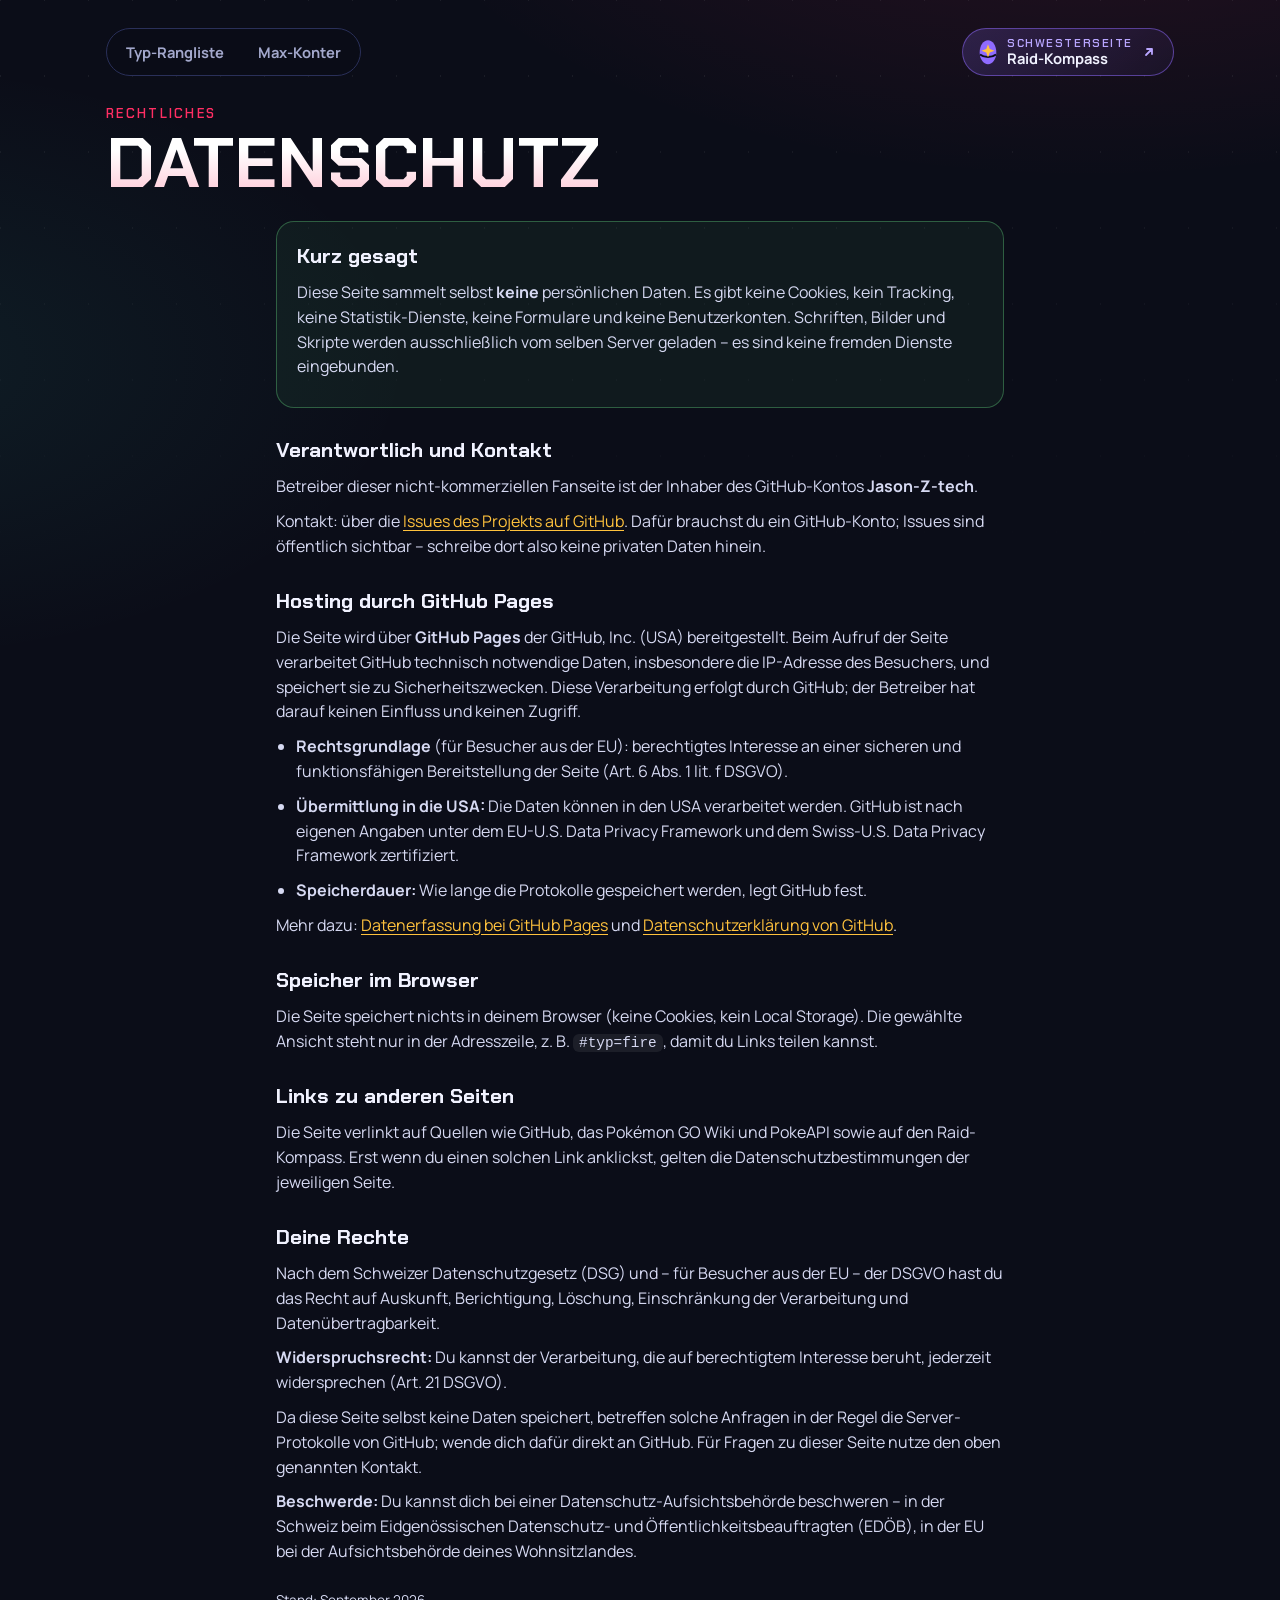
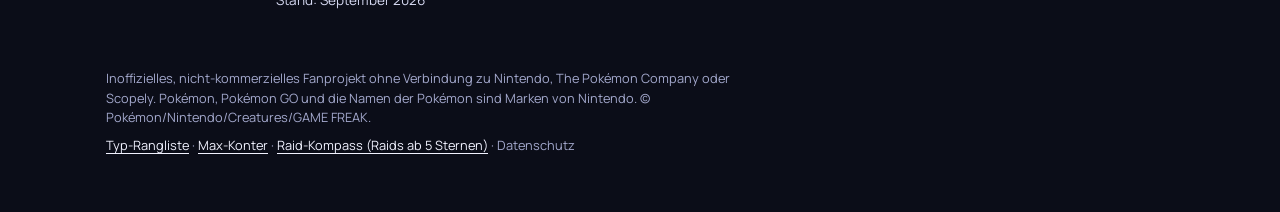
==== commit 6c9f78db: "Max-Konter: auch 5-Sterne-Max-Kämpfe (legendäre Dynamax) - Daten: neues Feld bossTier – 6 für Gigady" ====
--- a/datenschutz.html
+++ b/datenschutz.html
@@ -9,7 +9,7 @@
   <meta name="description" content="Datenschutzerklärung des Dyna-Kompass.">
   <meta name="theme-color" content="#0b0d18">
   <link rel="icon" href="assets/favicon.svg" type="image/svg+xml">
-  <link rel="stylesheet" href="css/style.css?v=2026-10-05-3">
+  <link rel="stylesheet" href="css/style.css?v=2026-10-13-2">
 </head>
 <body>
   <a class="skip-link" href="#inhalt">Zum Inhalt springen</a>
@@ -18,7 +18,7 @@
     <nav class="page-nav" aria-label="Seiten">
       <div class="page-nav__tabs">
         <a class="page-nav__link" href="index.html">Typ-Rangliste</a>
-        <a class="page-nav__link" href="konter.html">G-Max-Konter</a>
+        <a class="page-nav__link" href="konter.html">Max-Konter</a>
       </div>
       <a class="page-nav__sister" href="https://jason-z-tech.github.io/raid-kompass/">
         <svg class="page-nav__sister-logo" viewBox="14 6.5 36 51" width="14" height="20" aria-hidden="true" focusable="false"><path d="M32 7c9.5 0 17 10.6 17 25.5C49 45 41.4 56 32 56S15 45 15 32.5C15 17.6 22.5 7 32 7Z" fill="#8f6bff"/><path d="M15.6 36c4.4 3.4 10 5.3 16.4 5.3S44 39.4 48.4 36" fill="none" stroke="#0b0d18" stroke-width="4"/><path d="M32 15l3.6 9.9 9.9 3.6-9.9 3.6L32 42l-3.6-9.9-9.9-3.6 9.9-3.6Z" fill="#ffc23d"/></svg>
@@ -76,7 +76,7 @@
 
   <footer class="footer">
     <p>Inoffizielles, nicht-kommerzielles Fanprojekt ohne Verbindung zu Nintendo, The Pokémon Company oder Scopely. Pokémon, Pokémon GO und die Namen der Pokémon sind Marken von Nintendo. © Pokémon/Nintendo/Creatures/GAME FREAK.</p>
-    <p><a href="index.html">Typ-Rangliste</a> · <a href="konter.html">G-Max-Konter</a> · <a href="https://jason-z-tech.github.io/raid-kompass/">Raid-Kompass (Raids ab 5 Sternen)</a> · <a href="datenschutz.html" aria-current="page">Datenschutz</a></p>
+    <p><a href="index.html">Typ-Rangliste</a> · <a href="konter.html">Max-Konter</a> · <a href="https://jason-z-tech.github.io/raid-kompass/">Raid-Kompass (Raids ab 5 Sternen)</a> · <a href="datenschutz.html" aria-current="page">Datenschutz</a></p>
   </footer>
 </body>
 </html>
--- a/css/style.css
+++ b/css/style.css
@@ -801,7 +801,14 @@
 .state .reset-btn { margin-top: 8px; }
 .state--error { border-color: #ff2e6399; }
 
-/* ---------- G-Max-Konter ---------- */
+/* ---------- Max-Konter ---------- */
+
+/* Umschalter 6 Sterne (Gigadynamax) / 5 Sterne (legendäre Dynamax) über der Boss-Leiste. */
+.boss-tiers { max-width: var(--page); margin: 0 auto 6px; padding: 0 16px; }
+.boss-tiers .segmented__options { max-width: 520px; }
+.boss-tiers label > span { flex-direction: column; gap: 1px; line-height: 1.15; }
+.boss-tiers small span { display: inline; min-height: 0; padding: 0; color: inherit; font-size: inherit; font-weight: inherit; }
+.boss-tiers input[value="6"]:checked + span { background: var(--gmax); color: #1b1300; }
 
 .boss-btn {
   display: grid;
@@ -819,6 +826,7 @@
 .boss-btn[aria-pressed="true"] { border-color: var(--gmax); background: linear-gradient(160deg, #ffc23d2e, var(--panel)); box-shadow: 0 10px 24px -14px var(--gmax); }
 .boss-btn__name { font-size: .78rem; font-weight: 700; line-height: 1.2; text-align: center; }
 .boss-btn__types { display: flex; gap: 4px; }
+.boss-btn .badge--upcoming { font-size: .62rem; padding: 1px 6px; }
 
 .boss {
   display: grid;
@@ -836,6 +844,7 @@
 .boss__info { width: 100%; min-width: 0; }
 .boss__label { margin: 0; font-size: .78rem; font-weight: 700; letter-spacing: .1em; text-transform: uppercase; color: var(--gmax); }
 .boss__name { margin: 2px 0 8px; font-family: var(--font-display); font-size: clamp(1.7rem, 6vw, 2.4rem); line-height: 1.1; }
+.boss__note { margin: 10px 0 0; padding: 8px 12px; border-radius: var(--radius-sm); border: 1px dashed #a3a8ccb3; background: #ffffff0a; font-size: .9rem; }
 .boss__facts { display: grid; gap: 14px; margin-top: 12px; }
 .boss__facts h3 { margin: 0 0 6px; font-size: .78rem; letter-spacing: .08em; text-transform: uppercase; color: var(--muted); }
 .factor-list { display: flex; flex-wrap: wrap; gap: 6px; }
